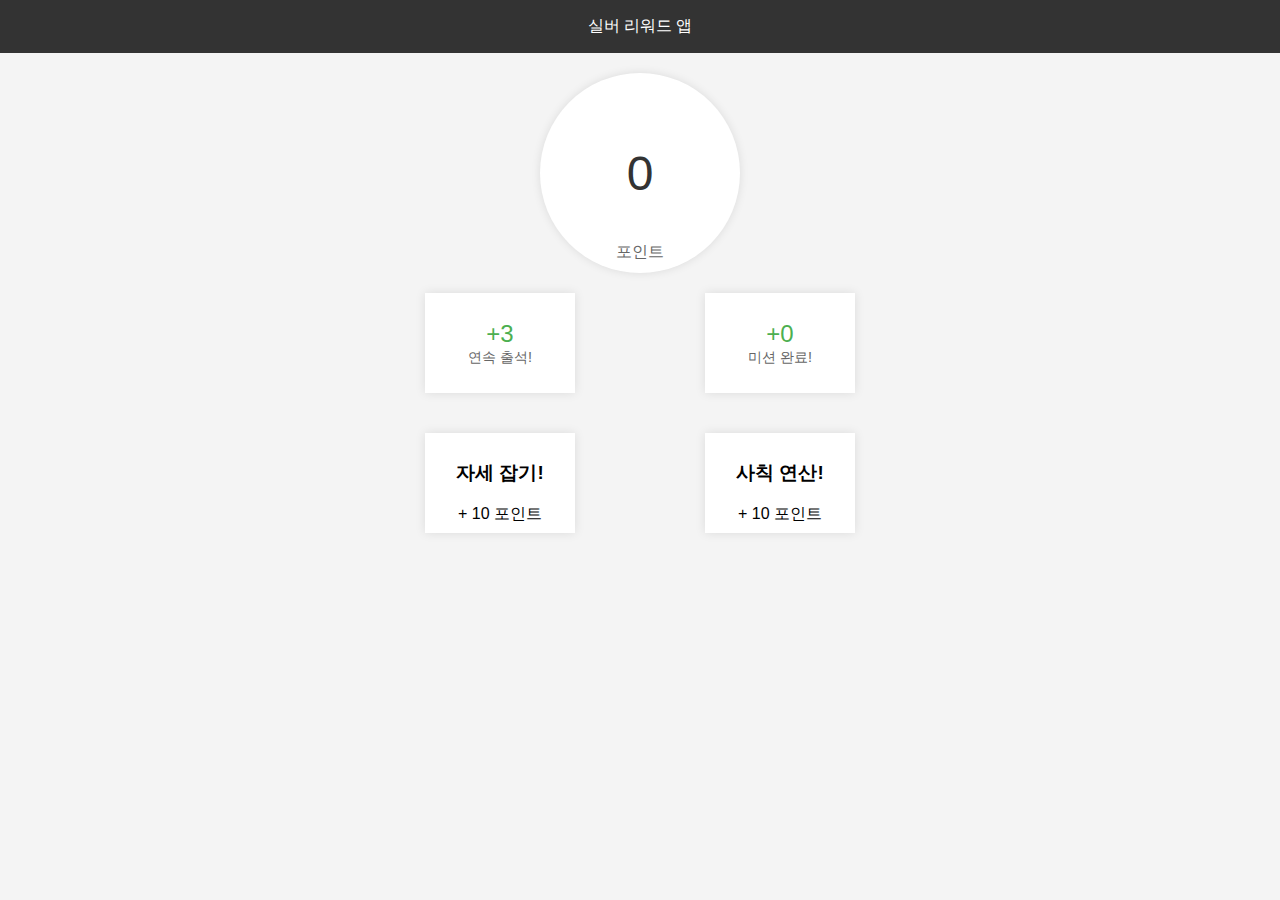
==== index.html @ eefe790f "init" ====
<!DOCTYPE html>
<html lang="en">
<head>
    <meta charset="UTF-8">
    <meta name="viewport" content="width=device-width, initial-scale=1.0">
    <title>Reward App</title>
    <link rel="stylesheet" href="style.css">
</head>
<body>
    <nav id="top-nav">
        <p>실버 리워드 앱</p>
    </nav>
    <div id="app">
        <div id="points-circle">
            <div id="points">-</div>
            <div id="points-label">포인트</div>
        </div>
        <div id="user-state">
            <div class="mission">
                <div class="mission-points">+3</div>
                <div class="mission-label">연속 출석!</div>
            </div>
            <div class="mission">
                <div id="n-cleared-missions" class="mission-points">-</div>
                <div class="mission-label">미션 완료!</div>
            </div>
        </div>
        <div id="missions">
        </div>
    </div>
    <script src="script.js"></script>
</body>
</html>
---- style.css ----
body, html {
    margin: 0;
    padding: 0;
    font-family: 'Arial', sans-serif;
    background-color: #f4f4f4;
    text-align: center;
}

#app {
    max-width: 600px;
    margin: auto;
}

#points-circle {
    margin: 20px auto;
    width: 200px;
    height: 200px;
    background-color: #fff;
    border-radius: 50%;
    box-shadow: 0 0 10px rgba(0,0,0,0.1);
    display: flex;
    align-items: center;
    justify-content: center;
    flex-direction: column;
    position: relative;
}

#points {
    font-size: 3em;
    color: #333;
}

#points-label {
    position: absolute;
    bottom: 10px;
    font-size: 1em;
    color: #666;
}

#missions, #user-state {
    display: flex;
    justify-content: space-around;
    padding: 40px 20px;
}

.mission {
    width: 130px;
    height: 80px;
    background-color: #fff;
    margin-top: -40px; /* Half of the height to overlap */
    box-shadow: 0 0 10px rgba(0,0,0,0.1);
    display: flex;
    align-items: center;
    justify-content: center;
    flex-direction: column;
    padding: 10px;
}

.mission-points {
    font-size: 1.5em;
    color: #4CAF50;
}

.mission-label {
    font-size: 0.9em;
    color: #666;
}

/* General styles for navigation bars */
nav {
    display: flex;
    justify-content: space-around; /* Distributes the navigation items evenly */
    align-items: center;
    background-color: #333; /* Example color */
    color: white;
}
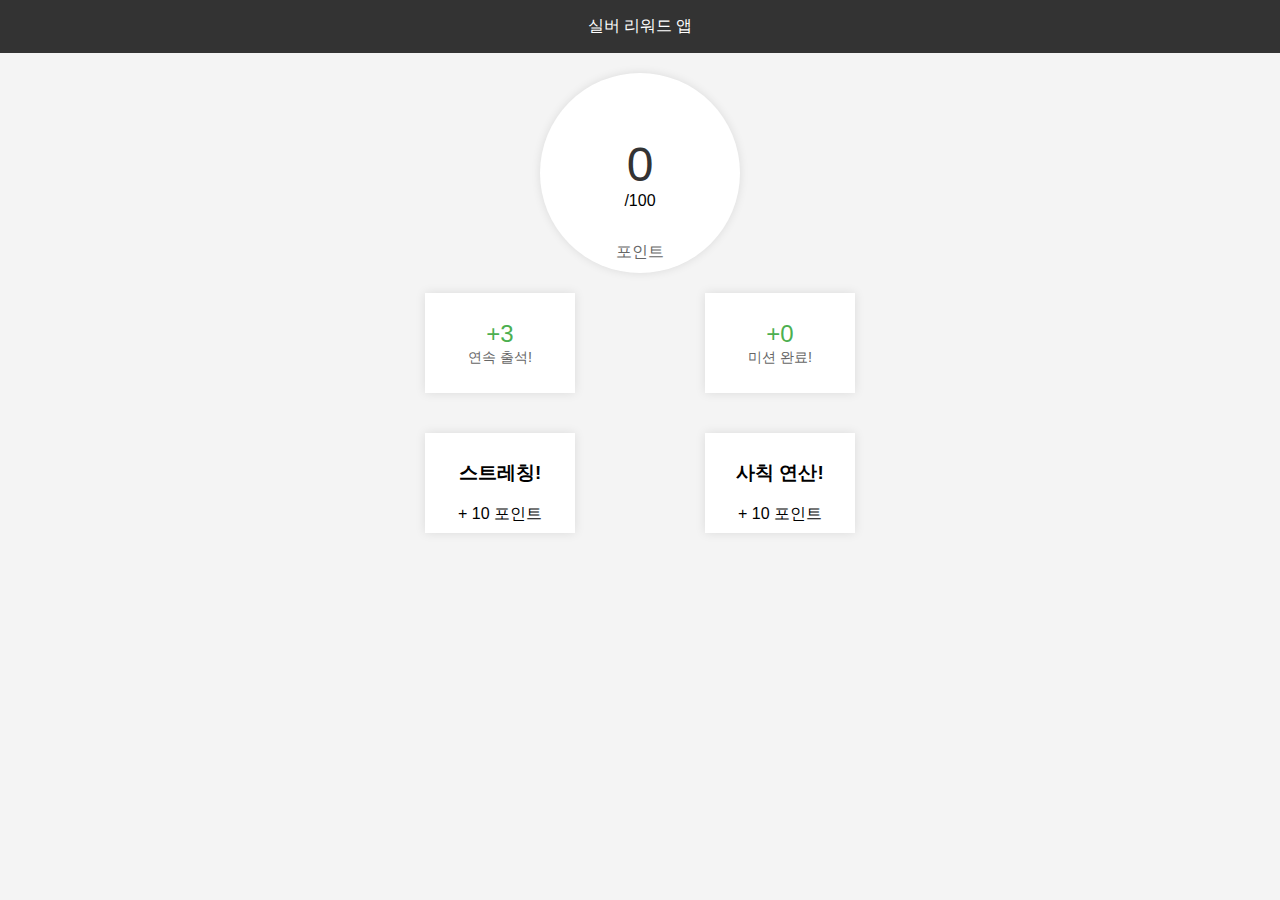
==== commit ad194bc7: "add progress bar to point circle" ====
--- a/index.html
+++ b/index.html
@@ -1,11 +1,13 @@
 <!DOCTYPE html>
 <html lang="en">
+
 <head>
     <meta charset="UTF-8">
     <meta name="viewport" content="width=device-width, initial-scale=1.0">
     <title>Reward App</title>
     <link rel="stylesheet" href="style.css">
 </head>
+
 <body>
     <nav id="top-nav">
         <p>실버 리워드 앱</p>
@@ -13,7 +15,13 @@
     <div id="app">
         <div id="points-circle">
             <div id="points">-</div>
+            <div>/100</div>
             <div id="points-label">포인트</div>
+            <!-- Circular progress bar -->
+            <svg class="progress-ring" width="200" height="200">
+                <circle class="progress-ring__circle" stroke="green" stroke-width="5" fill="transparent" r="90" cx="100"
+                    cy="100" />
+            </svg>
         </div>
         <div id="user-state">
             <div class="mission">
@@ -30,4 +38,5 @@
     </div>
     <script src="script.js"></script>
 </body>
-</html>
+
+</html>--- a/style.css
+++ b/style.css
@@ -28,6 +28,7 @@
 #points {
     font-size: 3em;
     color: #333;
+    z-index: 1; /* Ensure the number appears above the SVG */
 }
 
 #points-label {
@@ -35,6 +36,18 @@
     bottom: 10px;
     font-size: 1em;
     color: #666;
+    z-index: 1; /* Ensure the label appears above the SVG */
+}
+
+.progress-ring {
+    position: absolute;
+    z-index: 0; /* Sit behind the points text */
+}
+
+.progress-ring__circle {
+    transition: stroke-dashoffset 0.35s;
+    transform: rotate(-90deg);
+    transform-origin: 50% 50%;
 }
 
 #missions, #user-state {
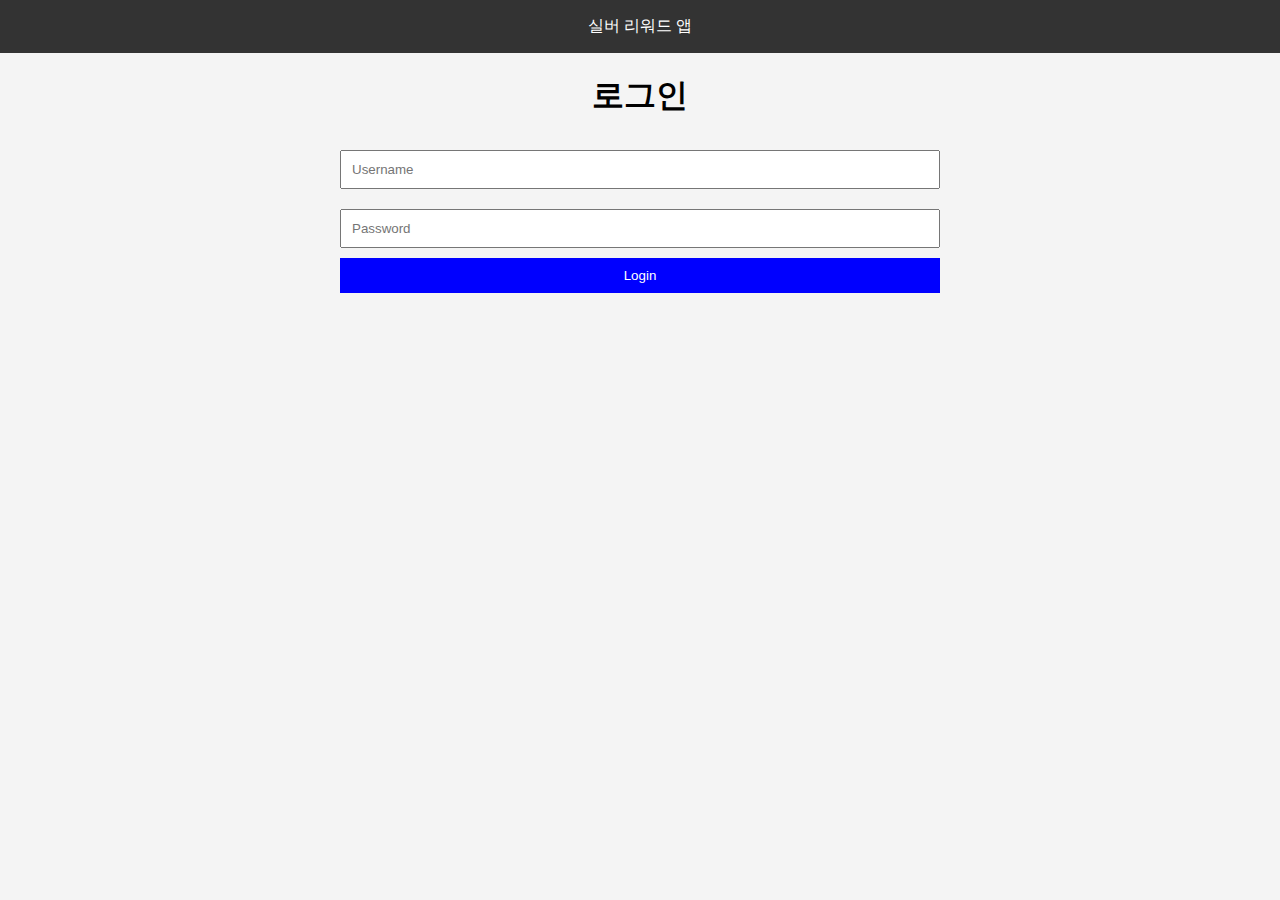
==== commit d959eb86: "add kiosk mission" ====
--- a/index.html
+++ b/index.html
@@ -5,7 +5,7 @@
     <meta charset="UTF-8">
     <meta name="viewport" content="width=device-width, initial-scale=1.0">
     <title>Reward App</title>
-    <link rel="stylesheet" href="style.css">
+    <link rel="stylesheet" href="styles.css">
 </head>
 
 <body>
@@ -15,7 +15,7 @@
     <div id="app">
         <div id="points-circle">
             <div id="points">-</div>
-            <div>/100</div>
+            <div>/1000</div>
             <div id="points-label">포인트</div>
             <!-- Circular progress bar -->
             <svg class="progress-ring" width="200" height="200">
--- a/styles.css
+++ b/styles.css
@@ -0,0 +1,100 @@
+body, html {
+    margin: 0;
+    padding: 0;
+    font-family: 'Arial', sans-serif;
+    background-color: #f4f4f4;
+    text-align: center;
+}
+
+#app {
+    max-width: 600px;
+    margin: auto;
+}
+
+#points-circle {
+    margin: 20px auto;
+    width: 200px;
+    height: 200px;
+    background-color: #fff;
+    border-radius: 50%;
+    box-shadow: 0 0 10px rgba(0,0,0,0.1);
+    display: flex;
+    align-items: center;
+    justify-content: center;
+    flex-direction: column;
+    position: relative;
+}
+
+#points {
+    font-size: 3em;
+    color: #333;
+    z-index: 1; /* Ensure the number appears above the SVG */
+}
+
+#points-label {
+    position: absolute;
+    bottom: 10px;
+    font-size: 1em;
+    color: #666;
+    z-index: 1; /* Ensure the label appears above the SVG */
+}
+
+.progress-ring {
+    position: absolute;
+    z-index: 0; /* Sit behind the points text */
+}
+
+.progress-ring__circle {
+    transition: stroke-dashoffset 0.35s;
+    transform: rotate(-90deg);
+    transform-origin: 50% 50%;
+}
+
+#missions, #user-state {
+    display: flex;
+    justify-content: space-around;
+    padding: 40px 20px;
+    display: grid;
+    grid-template-rows: auto auto;
+    grid-template-columns: repeat(2, auto);
+    gap: 10px;
+}
+
+.mission {
+    width: 130px;
+    height: 80px;
+    background-color: #fff;
+    box-shadow: 0 0 10px rgba(0,0,0,0.1);
+    display: flex;
+    align-items: center;
+    justify-content: center;
+    flex-direction: column;
+    padding: 10px;
+}
+
+.mission-points {
+    font-size: 1.5em;
+    color: #4CAF50;
+}
+
+.mission-label {
+    font-size: 0.9em;
+    color: #666;
+}
+
+.border-bottom {
+    border-bottom: 1px solid #ccc;
+}
+
+.border-top {
+    border-top: 1px solid #ccc;
+}
+
+/* General styles for navigation bars */
+nav {
+    display: flex;
+    justify-content: space-around; /* Distributes the navigation items evenly */
+    align-items: center;
+    background-color: #333; /* Example color */
+    color: white;
+}